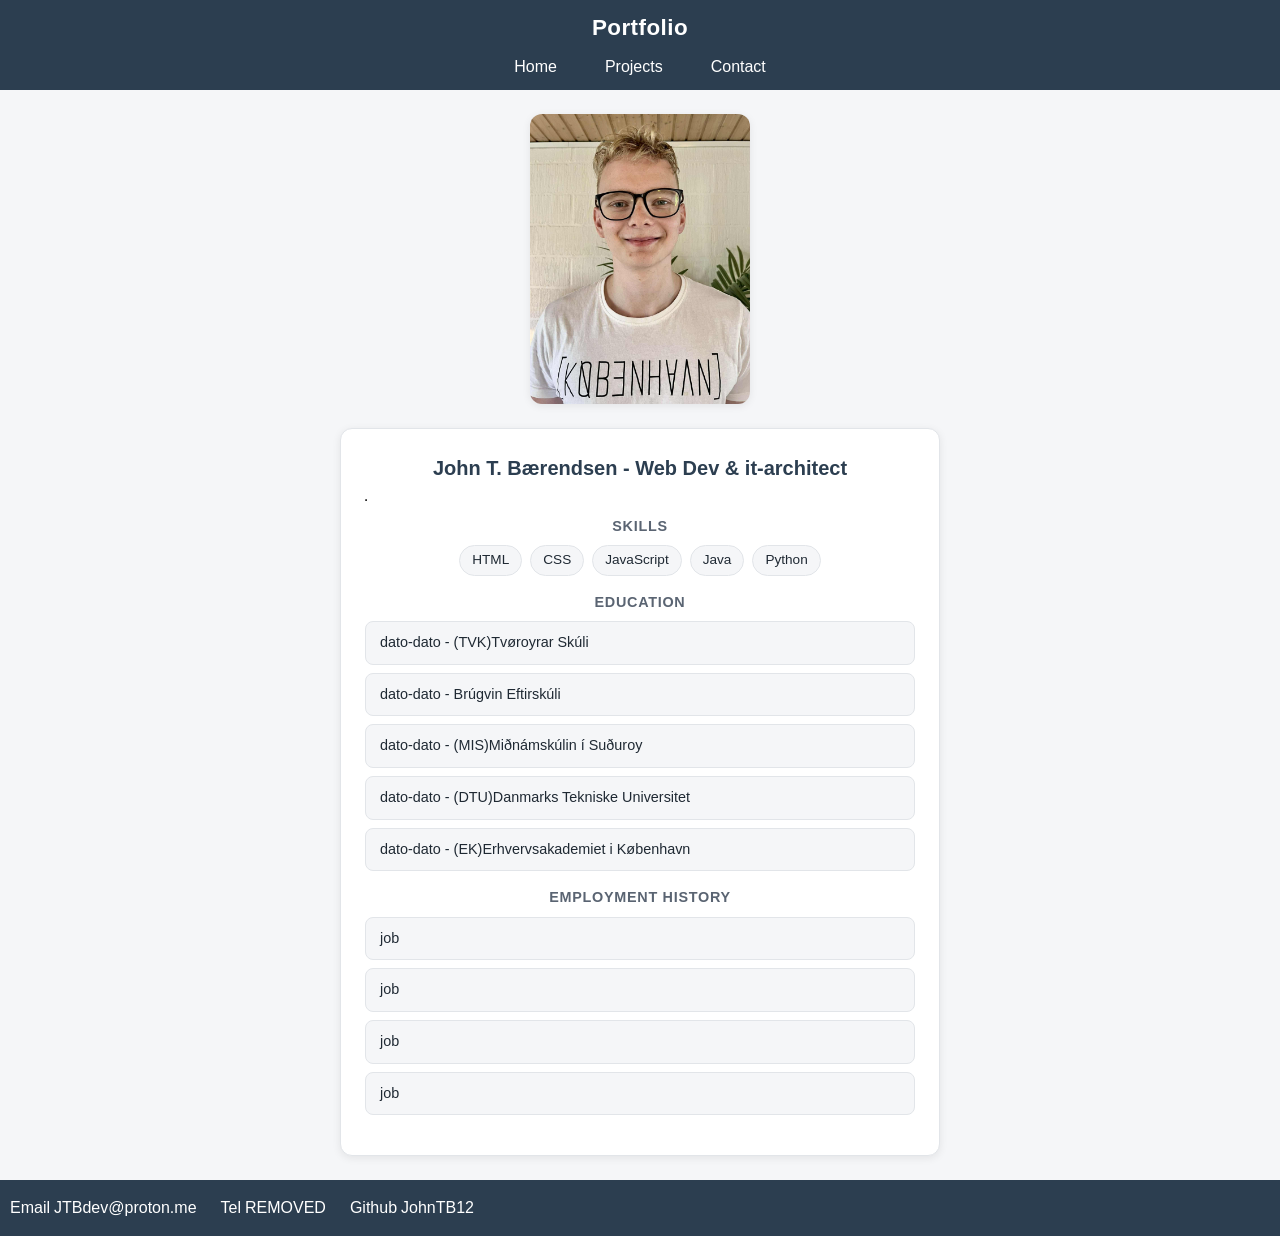
==== index.html @ 82ac4d82 "index.html: list style rework finished footer" ====
<!DOCTYPE html>
<html lang="en">
<head>
    <meta charset="UTF-8">
    <meta name="viewport" content="width=device-width, initial-scale=1.0">
    <link rel="stylesheet" href="styles.css">
    <title>Portfolio - John T. Bærendsen</title>
</head>
<body>

<header class="site-header">
    <h1>Portfolio</h1>
    <nav class="site-nav">
       <ul>
           <li><a href="index.html">Home</a></li>
           <li><a href="Projects.html">Projects</a></li>
           <li><a href="Contact.html">Contact</a></li>
       </ul>
    </nav>
</header>

<main>
    <img class="Portfolio-Image" src="img/Portfolio-Picture.jpg" alt="Portfolio Image">

    <div class="content-box">
        <h2>John T. Bærendsen - Web Dev & it-architect</h2>
        <table border="1"></table>
        <h3>Skills</h3>
        <ul class="skills">
            <li>HTML</li>
            <li>CSS</li>
            <li>JavaScript</li>
            <li>Java</li>
            <li>Python</li>
        </ul>
        <h3>Education</h3>
        <ul class="Education">
            <li>dato-dato - (TVK)Tvøroyrar Skúli</li>
            <li>dato-dato - Brúgvin Eftirskúli</li>
            <li>dato-dato - (MIS)Miðnámskúlin í Suðuroy</li>
            <li>dato-dato - (DTU)Danmarks Tekniske Universitet</li>
            <li>dato-dato - (EK)Erhvervsakademiet i København</li>
        </ul>
        <h3>Employment History</h3>
        <ul class="Employment">
            <li>job</li>
            <li>job</li>
            <li>job</li>
            <li>job</li>
        </ul>
    </div>
</main>
<footer class="site-footer">
    <div class="footer-div">
        <ul>
            <li><a href="mailto:JTBdev@proton.me">Email</a>JTBdev@proton.me</li>
            <li><a href="tel:REMOVED">Tel</a>REMOVED</li>
            <li><a href="https://github.com/JohnTB12">Github</a>JohnTB12</li>
        </ul>
    </div>
</footer>
</body>
</html>
---- styles.css ----
:root {
    --color-bg: #f5f6f8;
    --color-surface: #ffffff;
    --color-primary: #2c3e50;
    --color-accent: #3b82f6;
    --color-text: #1f2933;
    --color-text-muted: #5a6472;
    --color-border: #e2e5e9;
    --radius: 12px;
    --shadow: 0 2px 8px rgba(0, 0, 0, 0.08);
    --font-base: -apple-system, BlinkMacSystemFont, "Segoe UI", Roboto, Helvetica, Arial, sans-serif;
}

*, *::before, *::after {
    box-sizing: border-box;
}

html, body {
    height: 100%;
}

body {
    margin: 0;
    font-family: var(--font-base);
    background-color: var(--color-bg);
    color: var(--color-text);
    text-align: center;
    line-height: 1.5;
    display: flex;
    flex-direction: column;
    min-height: 100vh;
}

main {
    flex: 1 0 auto;
}

.site-footer {
    flex-shrink: 0;
}

.site-header {
    background-color: var(--color-primary);
    color: #fff;
    width: 100%;
    padding: 16px 0;
}

.site-header h1 {
    margin: 0 0 10px;
    font-size: 1.4rem;
    font-weight: 600;
    letter-spacing: 0.02em;
}

.site-nav {
    display: flex;
    flex-direction: column;
    align-items: center;
    gap: 4px;
}

.site-nav a {
    color: #fff;
    text-decoration: none;
    padding: 6px 14px;
    border-radius: 6px;
    font-weight: 500;
    transition: background-color 0.15s ease;
}

.site-nav a:hover,
.site-nav a:focus-visible {
    background-color: rgba(255, 255, 255, 0.15);
}
.site-nav ul {
    display: flex;
    list-style: none;
    gap: 20px;
    padding: 0;
    margin: 0;
}

.content-box {
    background-color: var(--color-surface);
    border: 1px solid var(--color-border);
    border-radius: var(--radius);
    box-shadow: var(--shadow);
    width: min(92%, 600px);
    margin: 24px auto;
    padding: 24px;
}

.content-box h2 {
    margin-top: 0;
    font-size: 1.25rem;
    color: var(--color-primary);
}

.content-box h3 {
    font-size: 0.9rem;
    color: var(--color-text-muted);
    text-transform: uppercase;
    letter-spacing: 0.05em;
    margin-bottom: 8px;
}

.Portfolio-Image {
    display: block;
    width: 100%;
    max-width: 220px;
    height: auto;
    margin: 24px auto 0;
    border-radius: var(--radius);
    box-shadow: var(--shadow);
}

.skills {
    list-style: none;
    padding: 0;
    margin: 0 0 16px;
    display: flex;
    flex-wrap: wrap;
    justify-content: center;
    gap: 8px;
}

.skills li {
    background-color: var(--color-bg);
    border: 1px solid var(--color-border);
    border-radius: 999px;
    padding: 4px 12px;
    font-size: 0.85rem;
    font-weight: 500;
}

.Education,
.Employment {
    list-style: none;
    padding: 0;
    margin: 0 0 16px;
    display: flex;
    flex-direction: column;
    gap: 8px;
    text-align: left;
}

.Education li,
.Employment li {
    background-color: var(--color-bg);
    border: 1px solid var(--color-border);
    border-radius: 8px;
    padding: 10px 14px;
    font-size: 0.9rem;
}

.site-footer {
    background-color: var(--color-primary);
    color: #fff;
    width: 100%;
    padding: 16px 0;
    padding-left: 6px;
}
.site-footer a {
    color: #fff;
    text-decoration: none;
    padding: 6px 4px;
    border-radius: 6px;
    font-weight: 500;
    transition: background-color 0.15s ease;
}
.site-footer div {
    display: flex;
    flex-direction: column;
    align-items: start;
    gap: 4px;
}
.site-footer ul {
    display: flex;
    list-style: none;
    gap: 20px;
    padding: 0;
    margin: 0;
}

.site-footer a:hover,
.site-footer a:focus-visible {
    background-color: rgba(255, 255, 255, 0.15);
}
.form {
    display: flex;
    flex-direction: column;
    align-items: stretch;
    gap: 12px;
    width: min(92%, 400px);
    margin: 24px auto;
    background-color: var(--color-surface);
    border: 1px solid var(--color-border);
    border-radius: var(--radius);
    box-shadow: var(--shadow);
    padding: 24px;
    text-align: left;
}

.form label {
    font-size: 0.85rem;
    font-weight: 600;
    color: var(--color-text-muted);
}

.form input[type="text"],
.form input[type="email"] {
    padding: 8px 10px;
    border: 1px solid var(--color-border);
    border-radius: 6px;
    font-size: 1rem;
    font-family: inherit;
}

.form input[type="text"]:focus,
.form input[type="email"]:focus {
    outline: 2px solid var(--color-accent);
    outline-offset: 1px;
}

.form input[type="submit"] {
    margin-top: 8px;
    padding: 10px;
    border: none;
    border-radius: 6px;
    background-color: var(--color-accent);
    color: #fff;
    font-weight: 600;
    cursor: pointer;
}

.form input[type="submit"]:hover {
    background-color: #2f6fd6;
}

.projects-list {
    list-style: none;
    padding: 0;
    display: flex;
    flex-direction: column;
    gap: 12px;
    width: min(92%, 400px);
    margin: 24px auto;
}

.projects-list a {
    display: block;
    background-color: var(--color-surface);
    border: 1px solid var(--color-border);
    border-radius: var(--radius);
    box-shadow: var(--shadow);
    padding: 14px;
    text-decoration: none;
    color: var(--color-primary);
    font-weight: 600;
    transition: border-color 0.15s ease;
}

.projects-list a:hover {
    border-color: var(--color-accent);
}

@media (min-width: 600px) {
    .site-header {
        position: fixed;
        top: 0;
        left: 0;
        height: 90px;
        display: flex;
        flex-direction: column;
        justify-content: center;
    }

    .site-nav {
        flex-direction: row;
        justify-content: center;
        gap: 8px;
    }

    body {
        padding-top: 90px;
    }
}
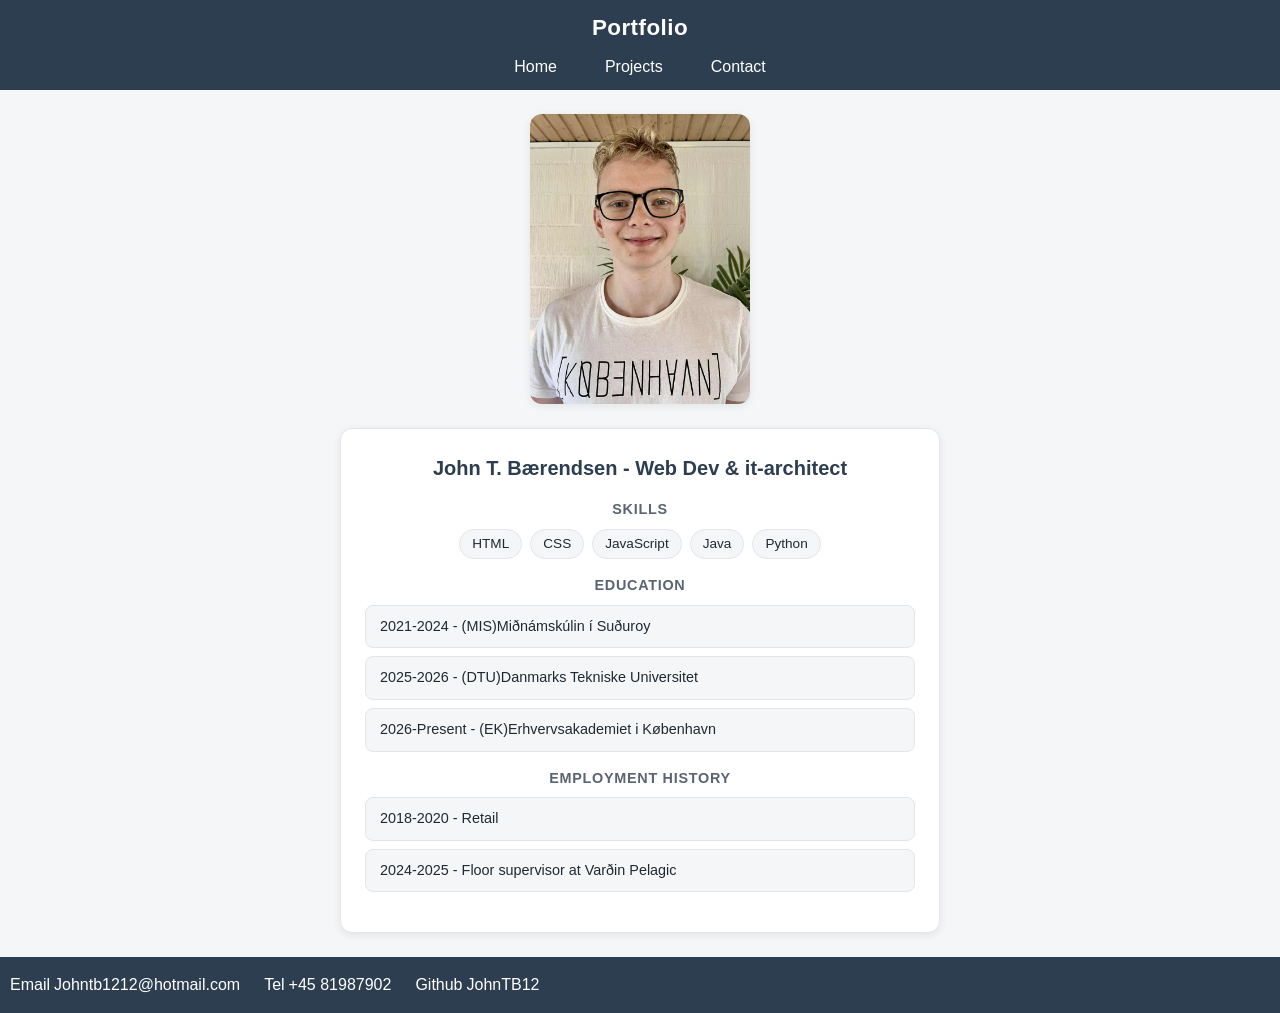
==== commit 8a186937: "sections" ====
--- a/index.html
+++ b/index.html
@@ -11,50 +11,54 @@
 <header class="site-header">
     <h1>Portfolio</h1>
     <nav class="site-nav">
-       <ul>
-           <li><a href="index.html">Home</a></li>
-           <li><a href="Projects.html">Projects</a></li>
-           <li><a href="Contact.html">Contact</a></li>
-       </ul>
+        <ul>
+            <li><a href="index.html">Home</a></li>
+            <li><a href="Projects.html">Projects</a></li>
+            <li><a href="Contact.html">Contact</a></li>
+        </ul>
     </nav>
 </header>
 
 <main>
-    <img class="Portfolio-Image" src="img/Portfolio-Picture.jpg" alt="Portfolio Image">
+    <img class="portfolio-image" src="img/Portfolio-Picture.jpg" alt="Portfolio Image">
 
     <div class="content-box">
         <h2>John T. Bærendsen - Web Dev & it-architect</h2>
-        <table border="1"></table>
-        <h3>Skills</h3>
-        <ul class="skills">
-            <li>HTML</li>
-            <li>CSS</li>
-            <li>JavaScript</li>
-            <li>Java</li>
-            <li>Python</li>
-        </ul>
-        <h3>Education</h3>
-        <ul class="Education">
-            <li>dato-dato - (TVK)Tvøroyrar Skúli</li>
-            <li>dato-dato - Brúgvin Eftirskúli</li>
-            <li>dato-dato - (MIS)Miðnámskúlin í Suðuroy</li>
-            <li>dato-dato - (DTU)Danmarks Tekniske Universitet</li>
-            <li>dato-dato - (EK)Erhvervsakademiet i København</li>
-        </ul>
-        <h3>Employment History</h3>
-        <ul class="Employment">
-            <li>job</li>
-            <li>job</li>
-            <li>job</li>
-            <li>job</li>
-        </ul>
+
+        <section class="skills-section">
+            <h3>Skills</h3>
+            <ul class="skills">
+                <li>HTML</li>
+                <li>CSS</li>
+                <li>JavaScript</li>
+                <li>Java</li>
+                <li>Python</li>
+            </ul>
+        </section>
+
+        <section class="education-section">
+            <h3>Education</h3>
+            <ul class="education">
+                <li>2021-2024 - (MIS)Miðnámskúlin í Suðuroy</li>
+                <li>2025-2026 - (DTU)Danmarks Tekniske Universitet</li>
+                <li>2026-Present - (EK)Erhvervsakademiet i København</li>
+            </ul>
+        </section>
+
+        <section class="employment-section">
+            <h3>Employment History</h3>
+            <ul class="employment">
+                <li>2018-2020 - Retail</li>
+                <li>2024-2025 - Floor supervisor at Varðin Pelagic</li>
+            </ul>
+        </section>
     </div>
 </main>
 <footer class="site-footer">
     <div class="footer-div">
         <ul>
-            <li><a href="mailto:JTBdev@proton.me">Email</a>JTBdev@proton.me</li>
-            <li><a href="tel:REMOVED">Tel</a>REMOVED</li>
+            <li><a href="mailto:johntb1212@hotmail.com">Email</a>Johntb1212@hotmail.com</li>
+            <li><a href="tel:+4581987902">Tel</a>+45 81987902</li>
             <li><a href="https://github.com/JohnTB12">Github</a>JohnTB12</li>
         </ul>
     </div>
--- a/styles.css
+++ b/styles.css
@@ -105,7 +105,7 @@
     margin-bottom: 8px;
 }
 
-.Portfolio-Image {
+.portfolio-image {
     display: block;
     width: 100%;
     max-width: 220px;
@@ -134,8 +134,8 @@
     font-weight: 500;
 }
 
-.Education,
-.Employment {
+.education,
+.employment {
     list-style: none;
     padding: 0;
     margin: 0 0 16px;
@@ -145,8 +145,8 @@
     text-align: left;
 }
 
-.Education li,
-.Employment li {
+.education li,
+.employment li {
     background-color: var(--color-bg);
     border: 1px solid var(--color-border);
     border-radius: 8px;
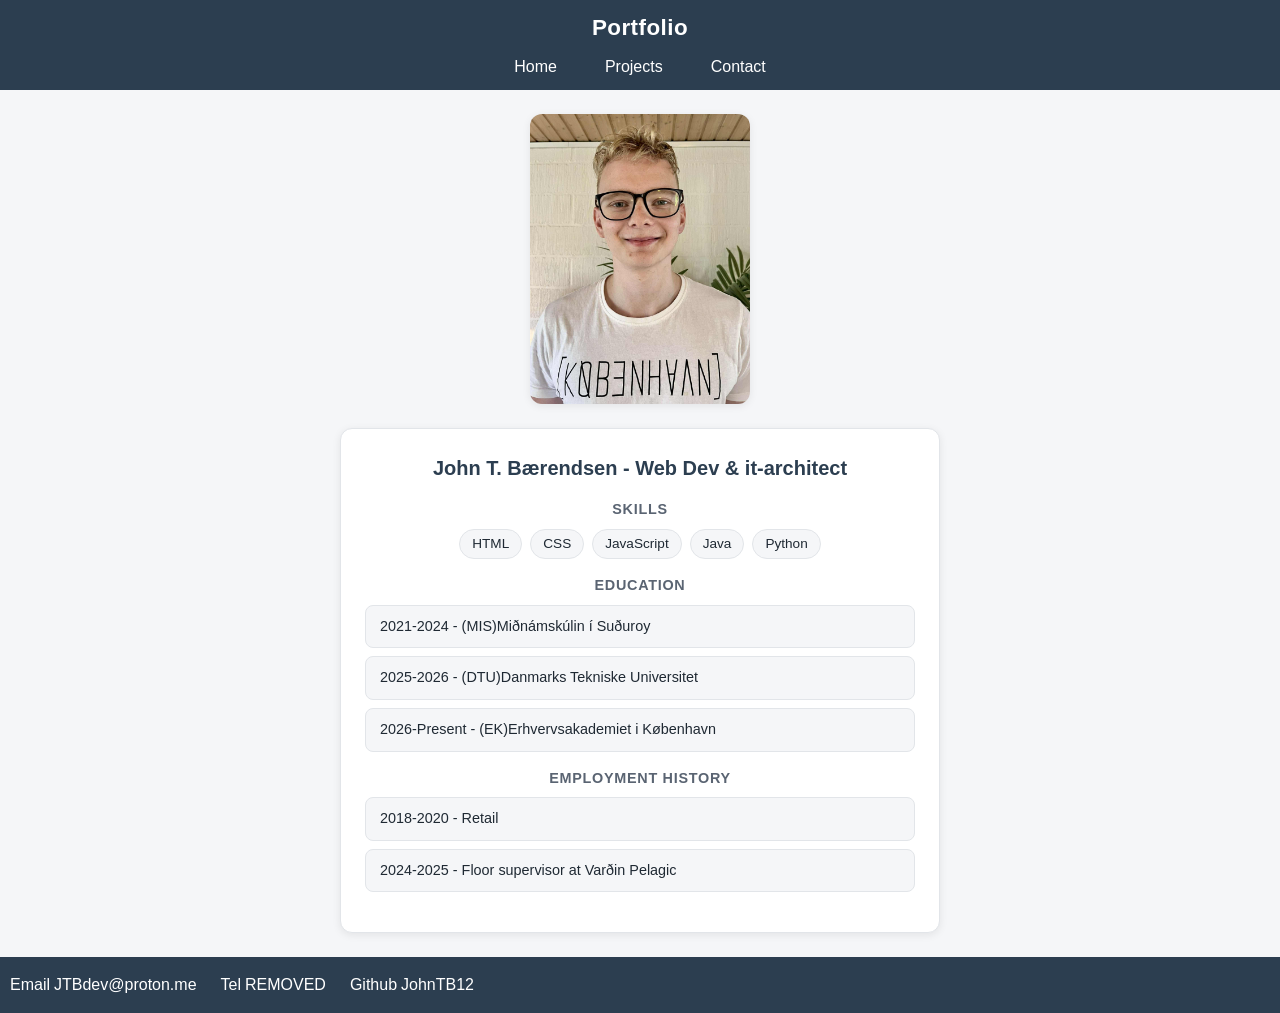
==== commit 98a4dcde: "sections" ====
--- a/index.html
+++ b/index.html
@@ -57,8 +57,8 @@
 <footer class="site-footer">
     <div class="footer-div">
         <ul>
-            <li><a href="mailto:johntb1212@hotmail.com">Email</a>Johntb1212@hotmail.com</li>
-            <li><a href="tel:+4581987902">Tel</a>+45 81987902</li>
+            <li><a href="mailto:JTBdev@proton.me">Email</a>JTBdev@proton.me</li>
+            <li><a href="tel:REMOVED">Tel</a>REMOVED</li>
             <li><a href="https://github.com/JohnTB12">Github</a>JohnTB12</li>
         </ul>
     </div>
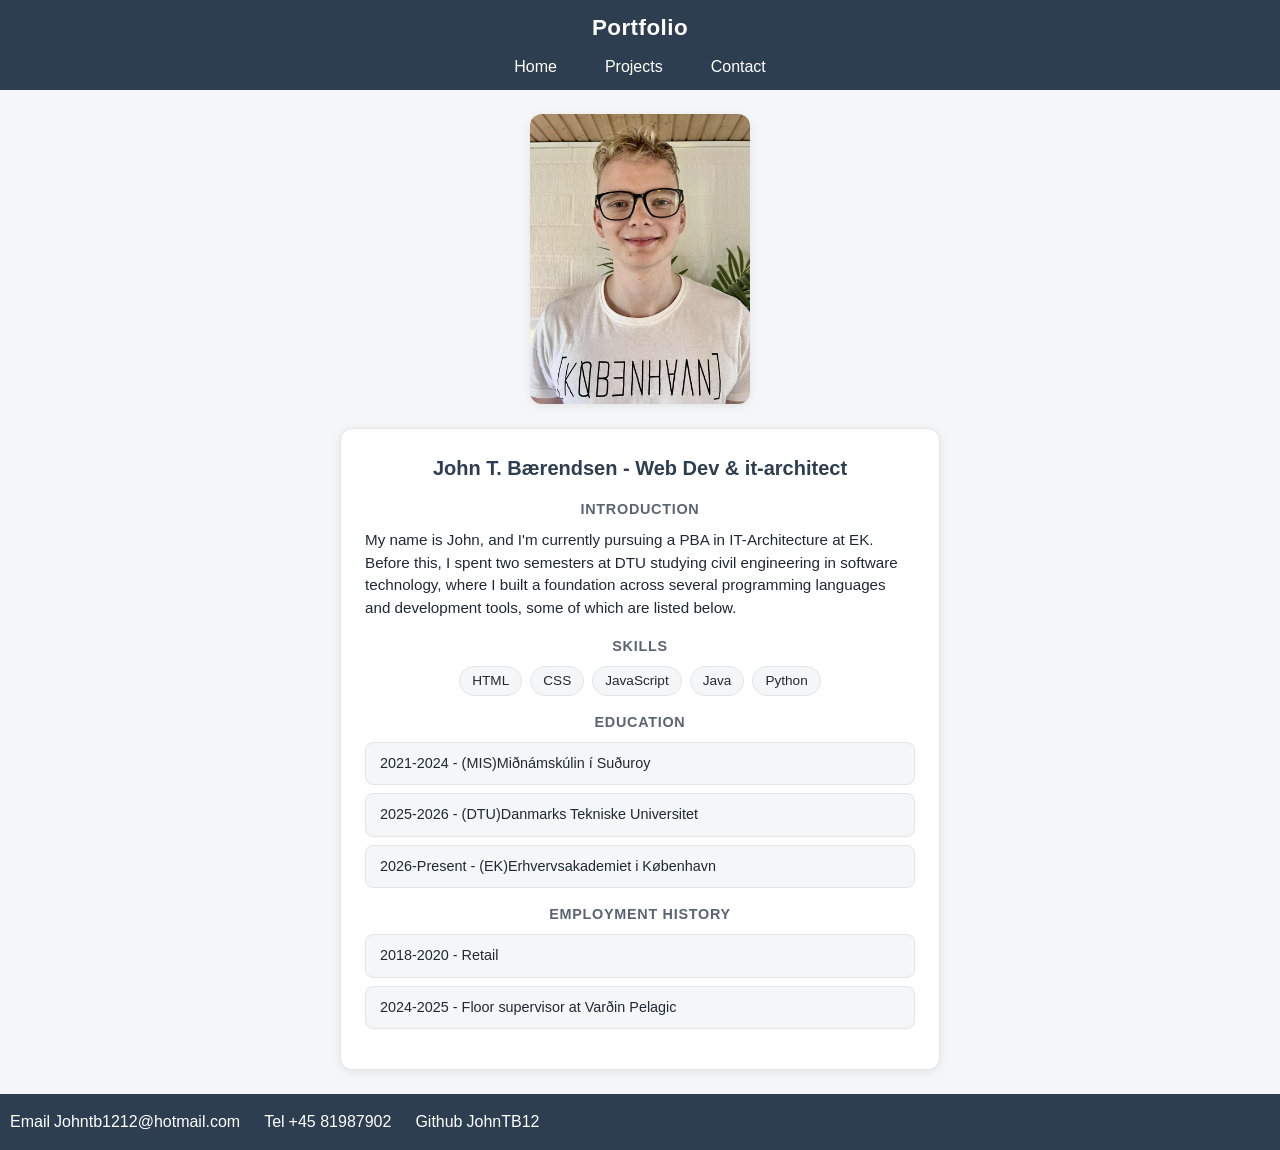
==== commit 04cea41c: "intro" ====
--- a/index.html
+++ b/index.html
@@ -24,6 +24,13 @@
 
     <div class="content-box">
         <h2>John T. Bærendsen - Web Dev & it-architect</h2>
+
+        <section class="intro-section">
+            <h3>Introduction</h3>
+            <p>
+                My name is John, and I'm currently pursuing a PBA in IT-Architecture at EK. Before this, I spent two semesters at DTU studying civil engineering in software technology, where I built a foundation across several programming languages and development tools, some of which are listed below.
+            </p>
+        </section>
 
         <section class="skills-section">
             <h3>Skills</h3>
@@ -57,8 +64,8 @@
 <footer class="site-footer">
     <div class="footer-div">
         <ul>
-            <li><a href="mailto:JTBdev@proton.me">Email</a>JTBdev@proton.me</li>
-            <li><a href="tel:REMOVED">Tel</a>REMOVED</li>
+            <li><a href="mailto:johntb1212@hotmail.com">Email</a>Johntb1212@hotmail.com</li>
+            <li><a href="tel:+4581987902">Tel</a>+45 81987902</li>
             <li><a href="https://github.com/JohnTB12">Github</a>JohnTB12</li>
         </ul>
     </div>
--- a/styles.css
+++ b/styles.css
@@ -105,6 +105,12 @@
     margin-bottom: 8px;
 }
 
+.intro-section p {
+    text-align: left;
+    margin: 0 0 16px;
+    font-size: 0.95rem;
+}
+
 .portfolio-image {
     display: block;
     width: 100%;
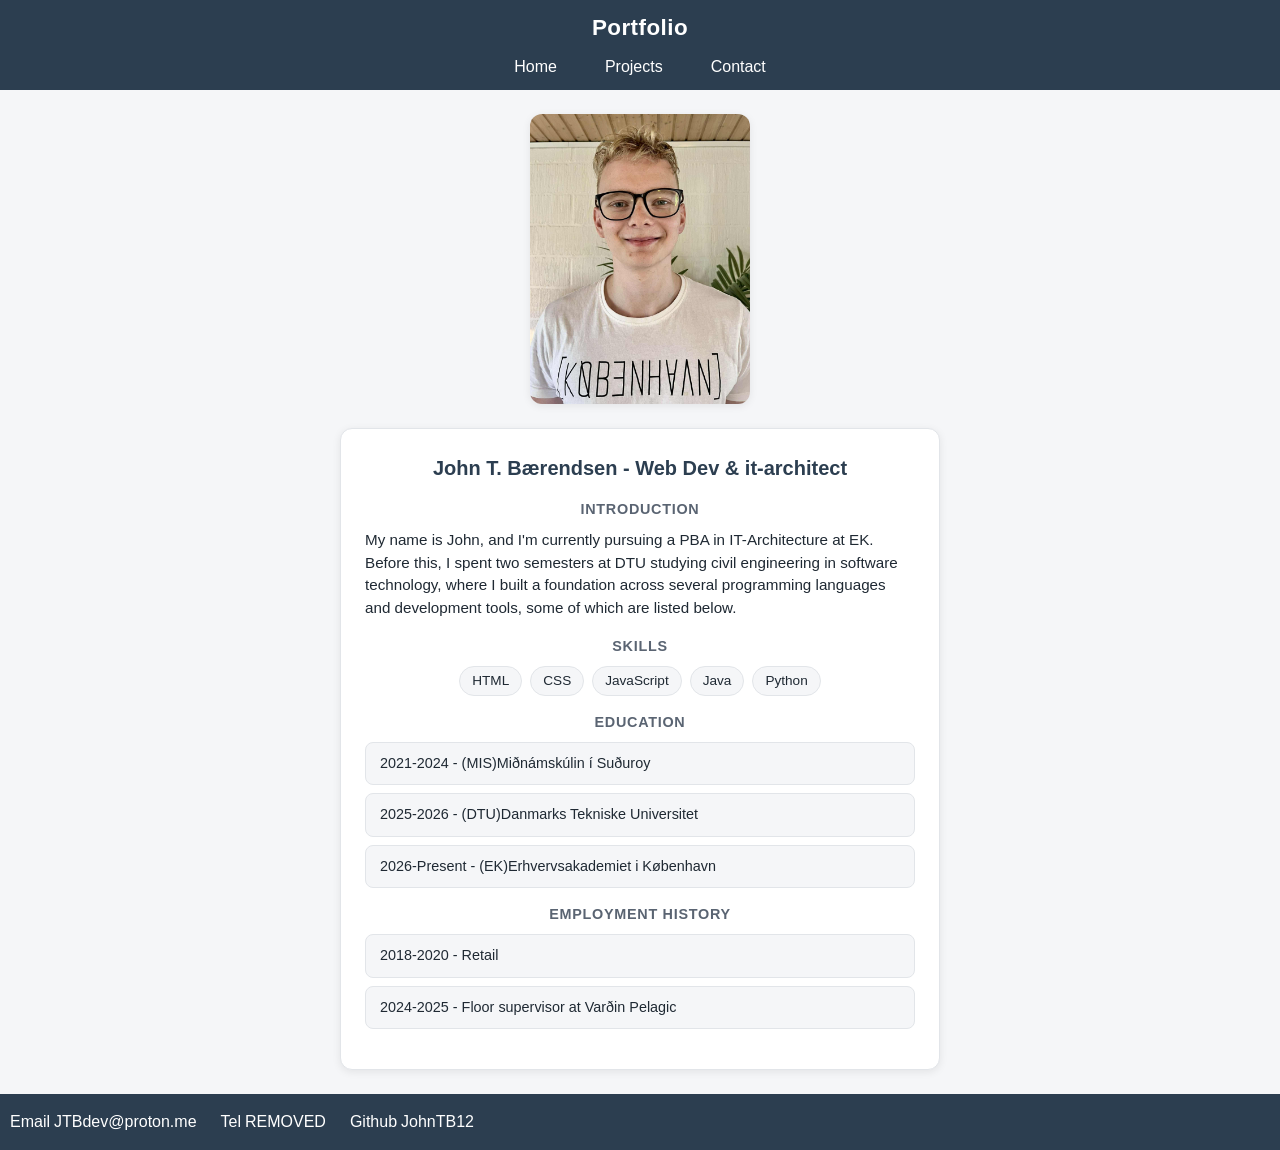
==== commit 8f45a2ea: "intro" ====
--- a/index.html
+++ b/index.html
@@ -64,8 +64,8 @@
 <footer class="site-footer">
     <div class="footer-div">
         <ul>
-            <li><a href="mailto:johntb1212@hotmail.com">Email</a>Johntb1212@hotmail.com</li>
-            <li><a href="tel:+4581987902">Tel</a>+45 81987902</li>
+            <li><a href="mailto:JTBdev@proton.me">Email</a>JTBdev@proton.me</li>
+            <li><a href="tel:REMOVED">Tel</a>REMOVED</li>
             <li><a href="https://github.com/JohnTB12">Github</a>JohnTB12</li>
         </ul>
     </div>
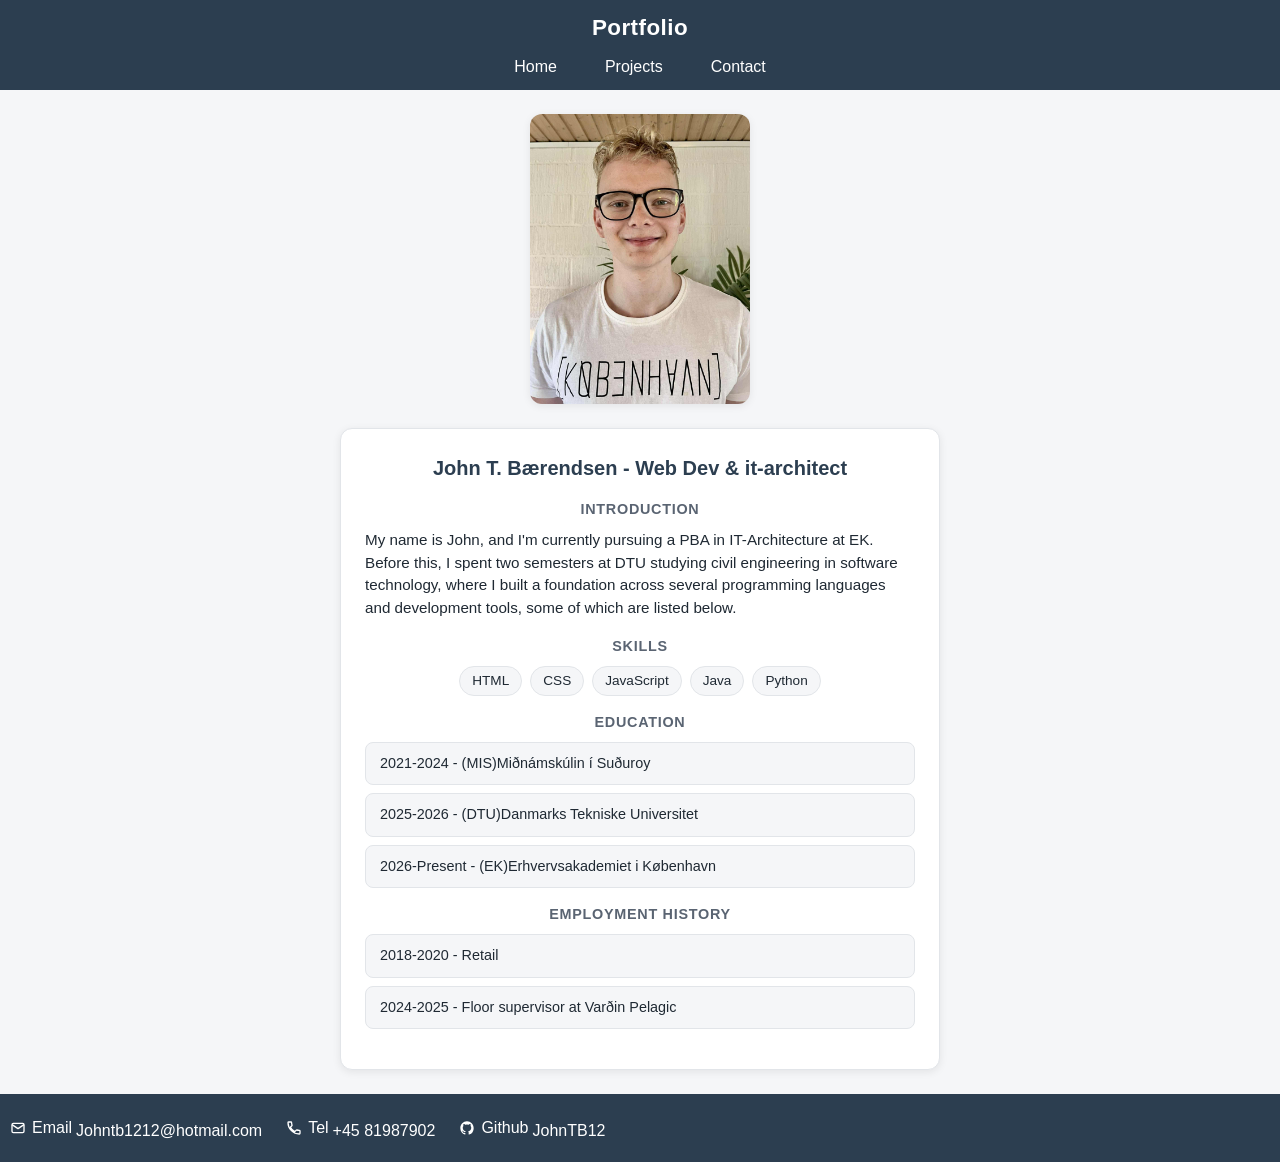
==== commit 91654470: "icons" ====
--- a/index.html
+++ b/index.html
@@ -64,9 +64,31 @@
 <footer class="site-footer">
     <div class="footer-div">
         <ul>
-            <li><a href="mailto:JTBdev@proton.me">Email</a>JTBdev@proton.me</li>
-            <li><a href="tel:REMOVED">Tel</a>REMOVED</li>
-            <li><a href="https://github.com/JohnTB12">Github</a>JohnTB12</li>
+            <li>
+                <a href="mailto:johntb1212@hotmail.com">
+                    <svg class="icon" viewBox="0 0 24 24" fill="none" stroke="currentColor" stroke-width="2" aria-hidden="true">
+                        <rect x="3" y="5" width="18" height="14" rx="2" stroke-linejoin="round"/>
+                        <path d="M3 7l9 6 9-6" stroke-linejoin="round"/>
+                    </svg>
+                    Email
+                </a>Johntb1212@hotmail.com
+            </li>
+            <li>
+                <a href="tel:+4581987902">
+                    <svg class="icon" viewBox="0 0 24 24" fill="none" stroke="currentColor" stroke-width="2" aria-hidden="true">
+                        <path d="M6.6 10.8c1.4 2.8 3.8 5.2 6.6 6.6l2.2-2.2c.3-.3.7-.4 1-.2 1.1.4 2.3.6 3.6.6.6 0 1 .4 1 1V20c0 .6-.4 1-1 1C10.9 21 3 13.1 3 4c0-.6.4-1 1-1h3.4c.6 0 1 .4 1 1 0 1.3.2 2.5.6 3.6.1.4 0 .8-.2 1L6.6 10.8z" stroke-linejoin="round"/>
+                    </svg>
+                    Tel
+                </a>+45 81987902
+            </li>
+            <li>
+                <a href="https://github.com/JohnTB12">
+                    <svg class="icon" viewBox="0 0 24 24" fill="currentColor" aria-hidden="true">
+                        <path d="M12 2C6.48 2 2 6.58 2 12.2c0 4.5 2.87 8.32 6.84 9.67.5.1.68-.22.68-.49 0-.24-.01-1.04-.01-1.89-2.78.62-3.37-1.22-3.37-1.22-.46-1.18-1.11-1.5-1.11-1.5-.9-.63.07-.62.07-.62 1 .07 1.53 1.05 1.53 1.05.89 1.56 2.34 1.11 2.91.85.09-.66.35-1.11.63-1.37-2.22-.26-4.56-1.14-4.56-5.06 0-1.12.39-2.03 1.03-2.75-.1-.26-.45-1.3.1-2.71 0 0 .84-.27 2.75 1.05a9.3 9.3 0 0 1 5 0c1.9-1.32 2.75-1.05 2.75-1.05.55 1.41.2 2.45.1 2.71.64.72 1.03 1.63 1.03 2.75 0 3.93-2.34 4.79-4.57 5.05.36.32.68.94.68 1.9 0 1.37-.01 2.47-.01 2.81 0 .27.18.6.69.49A10.03 10.03 0 0 0 22 12.2C22 6.58 17.52 2 12 2z"/>
+                    </svg>
+                    Github
+                </a>JohnTB12
+            </li>
         </ul>
     </div>
 </footer>
--- a/styles.css
+++ b/styles.css
@@ -174,7 +174,17 @@
     border-radius: 6px;
     font-weight: 500;
     transition: background-color 0.15s ease;
-}
+    display: inline-flex;
+    align-items: center;
+}
+
+.icon {
+    width: 16px;
+    height: 16px;
+    margin-right: 6px;
+    flex-shrink: 0;
+}
+
 .site-footer div {
     display: flex;
     flex-direction: column;
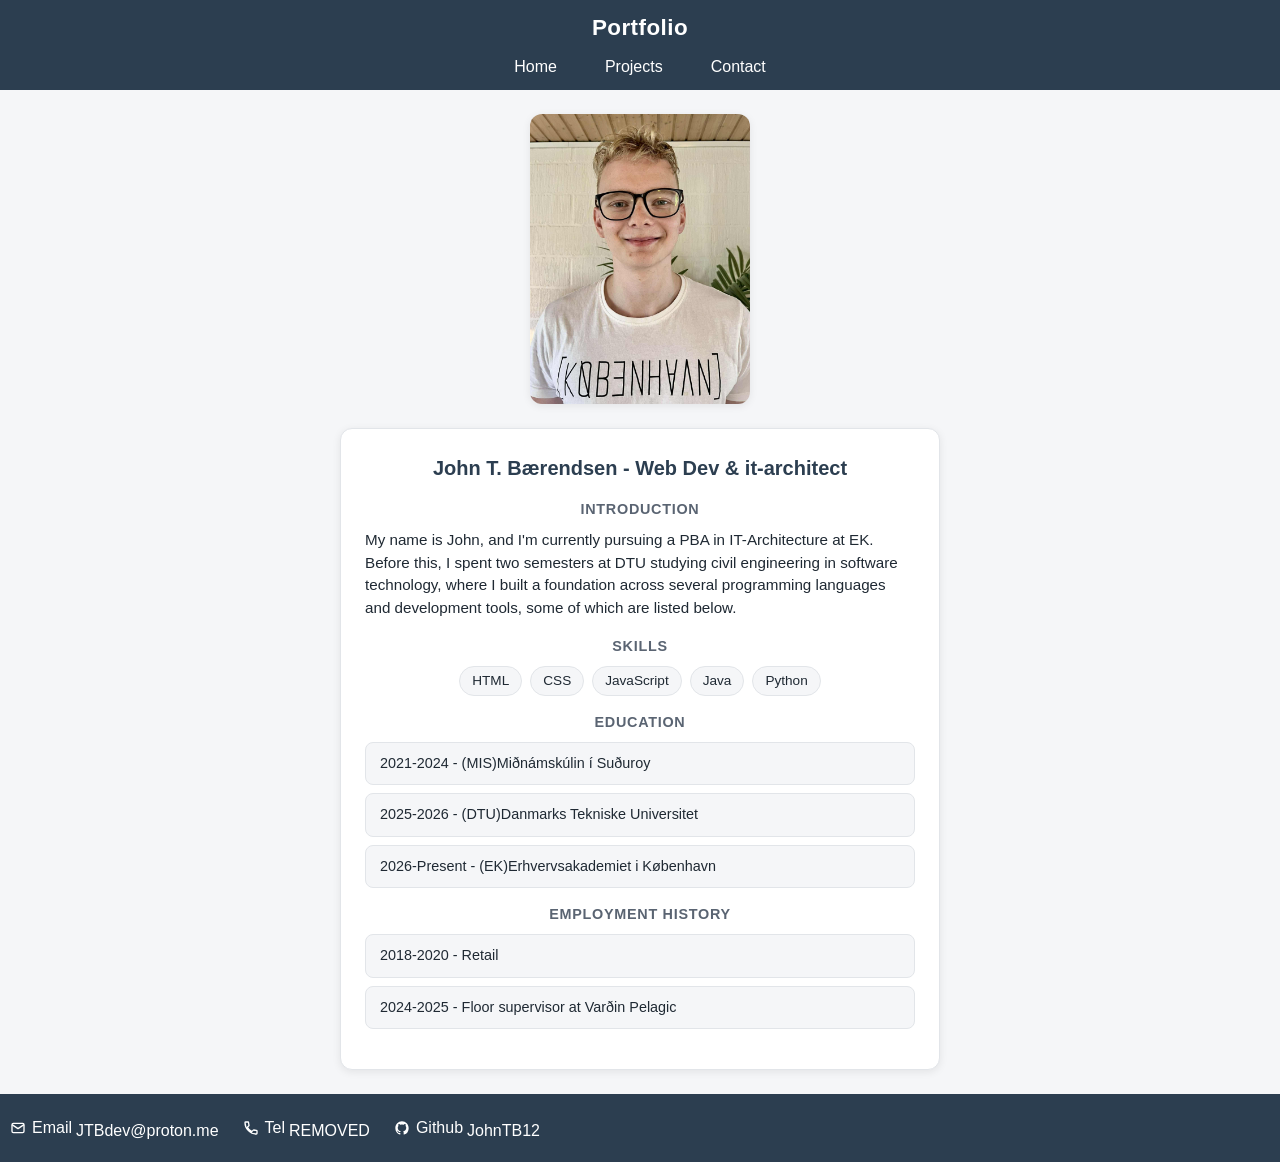
==== commit da3d6b0c: "icons" ====
--- a/index.html
+++ b/index.html
@@ -65,21 +65,21 @@
     <div class="footer-div">
         <ul>
             <li>
-                <a href="mailto:johntb1212@hotmail.com">
+                <a href="mailto:JTBdev@proton.me">
                     <svg class="icon" viewBox="0 0 24 24" fill="none" stroke="currentColor" stroke-width="2" aria-hidden="true">
                         <rect x="3" y="5" width="18" height="14" rx="2" stroke-linejoin="round"/>
                         <path d="M3 7l9 6 9-6" stroke-linejoin="round"/>
                     </svg>
                     Email
-                </a>Johntb1212@hotmail.com
+                </a>JTBdev@proton.me
             </li>
             <li>
-                <a href="tel:+4581987902">
+                <a href="tel:REMOVED">
                     <svg class="icon" viewBox="0 0 24 24" fill="none" stroke="currentColor" stroke-width="2" aria-hidden="true">
                         <path d="M6.6 10.8c1.4 2.8 3.8 5.2 6.6 6.6l2.2-2.2c.3-.3.7-.4 1-.2 1.1.4 2.3.6 3.6.6.6 0 1 .4 1 1V20c0 .6-.4 1-1 1C10.9 21 3 13.1 3 4c0-.6.4-1 1-1h3.4c.6 0 1 .4 1 1 0 1.3.2 2.5.6 3.6.1.4 0 .8-.2 1L6.6 10.8z" stroke-linejoin="round"/>
                     </svg>
                     Tel
-                </a>+45 81987902
+                </a>REMOVED
             </li>
             <li>
                 <a href="https://github.com/JohnTB12">
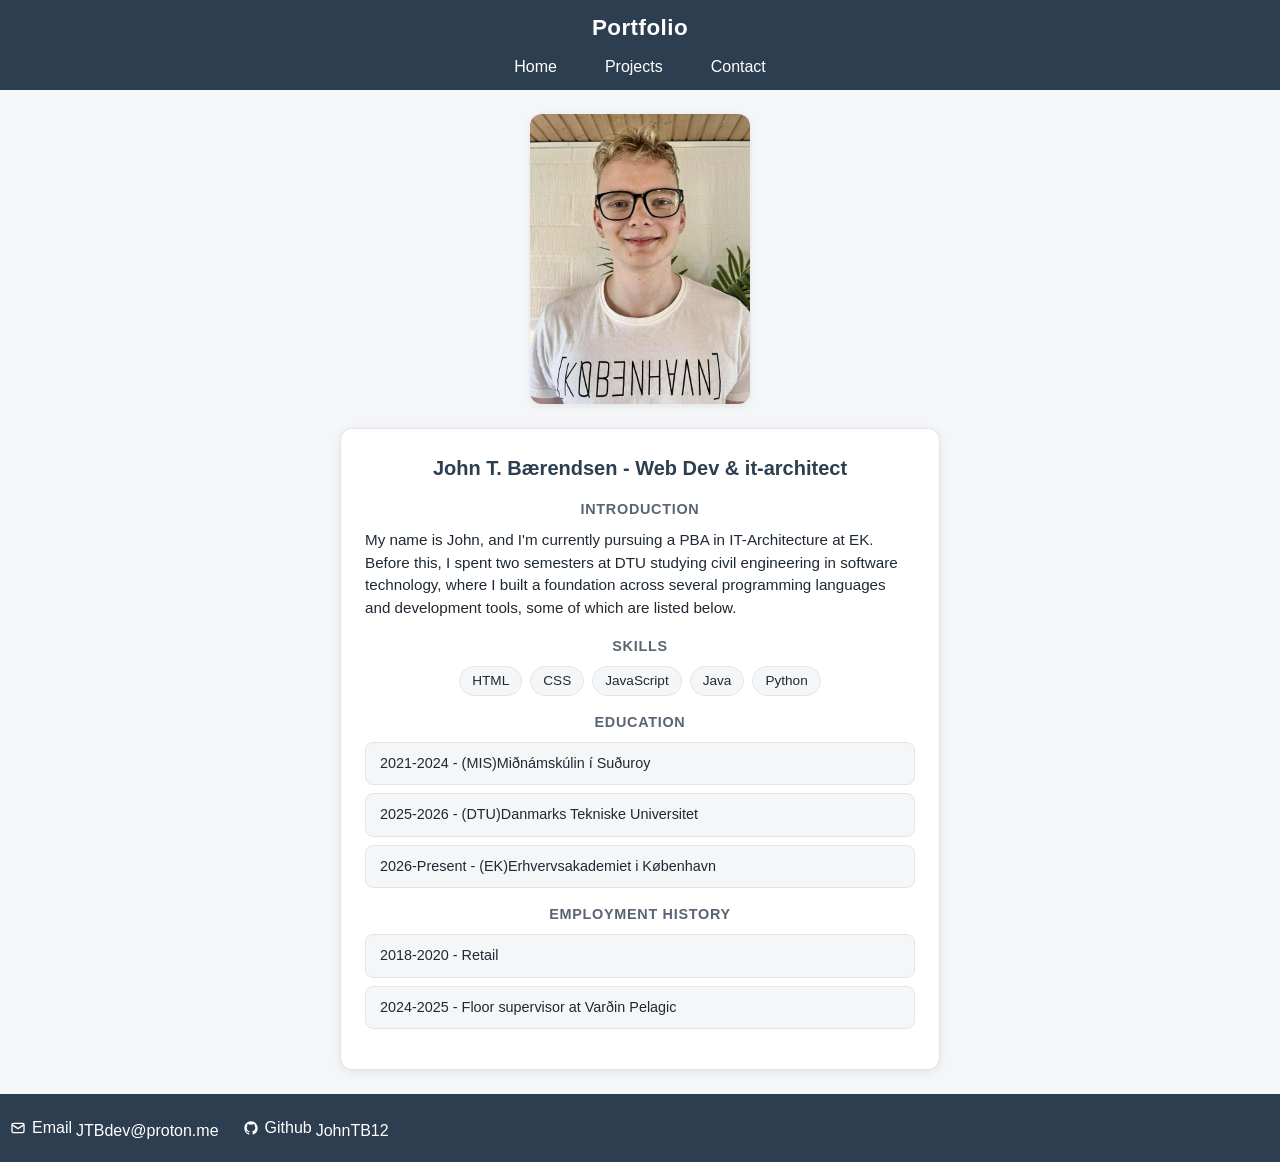
==== commit 5fb84efe: "Remove phone number and IDE folder, fix form, alt text and image size Co-Authored-By: Claude Sonnet " ====
--- a/index.html
+++ b/index.html
@@ -3,6 +3,7 @@
 <head>
     <meta charset="UTF-8">
     <meta name="viewport" content="width=device-width, initial-scale=1.0">
+    <meta name="description" content="Portfolio of John T. Bærendsen, IT-architecture student at EK.">
     <link rel="stylesheet" href="styles.css">
     <title>Portfolio - John T. Bærendsen</title>
 </head>
@@ -20,7 +21,7 @@
 </header>
 
 <main>
-    <img class="portfolio-image" src="img/Portfolio-Picture.jpg" alt="Portfolio Image">
+    <img class="portfolio-image" src="img/Portfolio-Picture.jpg" alt="Portrait of John T. Bærendsen">
 
     <div class="content-box">
         <h2>John T. Bærendsen - Web Dev & it-architect</h2>
@@ -74,14 +75,6 @@
                 </a>JTBdev@proton.me
             </li>
             <li>
-                <a href="tel:REMOVED">
-                    <svg class="icon" viewBox="0 0 24 24" fill="none" stroke="currentColor" stroke-width="2" aria-hidden="true">
-                        <path d="M6.6 10.8c1.4 2.8 3.8 5.2 6.6 6.6l2.2-2.2c.3-.3.7-.4 1-.2 1.1.4 2.3.6 3.6.6.6 0 1 .4 1 1V20c0 .6-.4 1-1 1C10.9 21 3 13.1 3 4c0-.6.4-1 1-1h3.4c.6 0 1 .4 1 1 0 1.3.2 2.5.6 3.6.1.4 0 .8-.2 1L6.6 10.8z" stroke-linejoin="round"/>
-                    </svg>
-                    Tel
-                </a>REMOVED
-            </li>
-            <li>
                 <a href="https://github.com/JohnTB12">
                     <svg class="icon" viewBox="0 0 24 24" fill="currentColor" aria-hidden="true">
                         <path d="M12 2C6.48 2 2 6.58 2 12.2c0 4.5 2.87 8.32 6.84 9.67.5.1.68-.22.68-.49 0-.24-.01-1.04-.01-1.89-2.78.62-3.37-1.22-3.37-1.22-.46-1.18-1.11-1.5-1.11-1.5-.9-.63.07-.62.07-.62 1 .07 1.53 1.05 1.53 1.05.89 1.56 2.34 1.11 2.91.85.09-.66.35-1.11.63-1.37-2.22-.26-4.56-1.14-4.56-5.06 0-1.12.39-2.03 1.03-2.75-.1-.26-.45-1.3.1-2.71 0 0 .84-.27 2.75 1.05a9.3 9.3 0 0 1 5 0c1.9-1.32 2.75-1.05 2.75-1.05.55 1.41.2 2.45.1 2.71.64.72 1.03 1.63 1.03 2.75 0 3.93-2.34 4.79-4.57 5.05.36.32.68.94.68 1.9 0 1.37-.01 2.47-.01 2.81 0 .27.18.6.69.49A10.03 10.03 0 0 0 22 12.2C22 6.58 17.52 2 12 2z"/>
